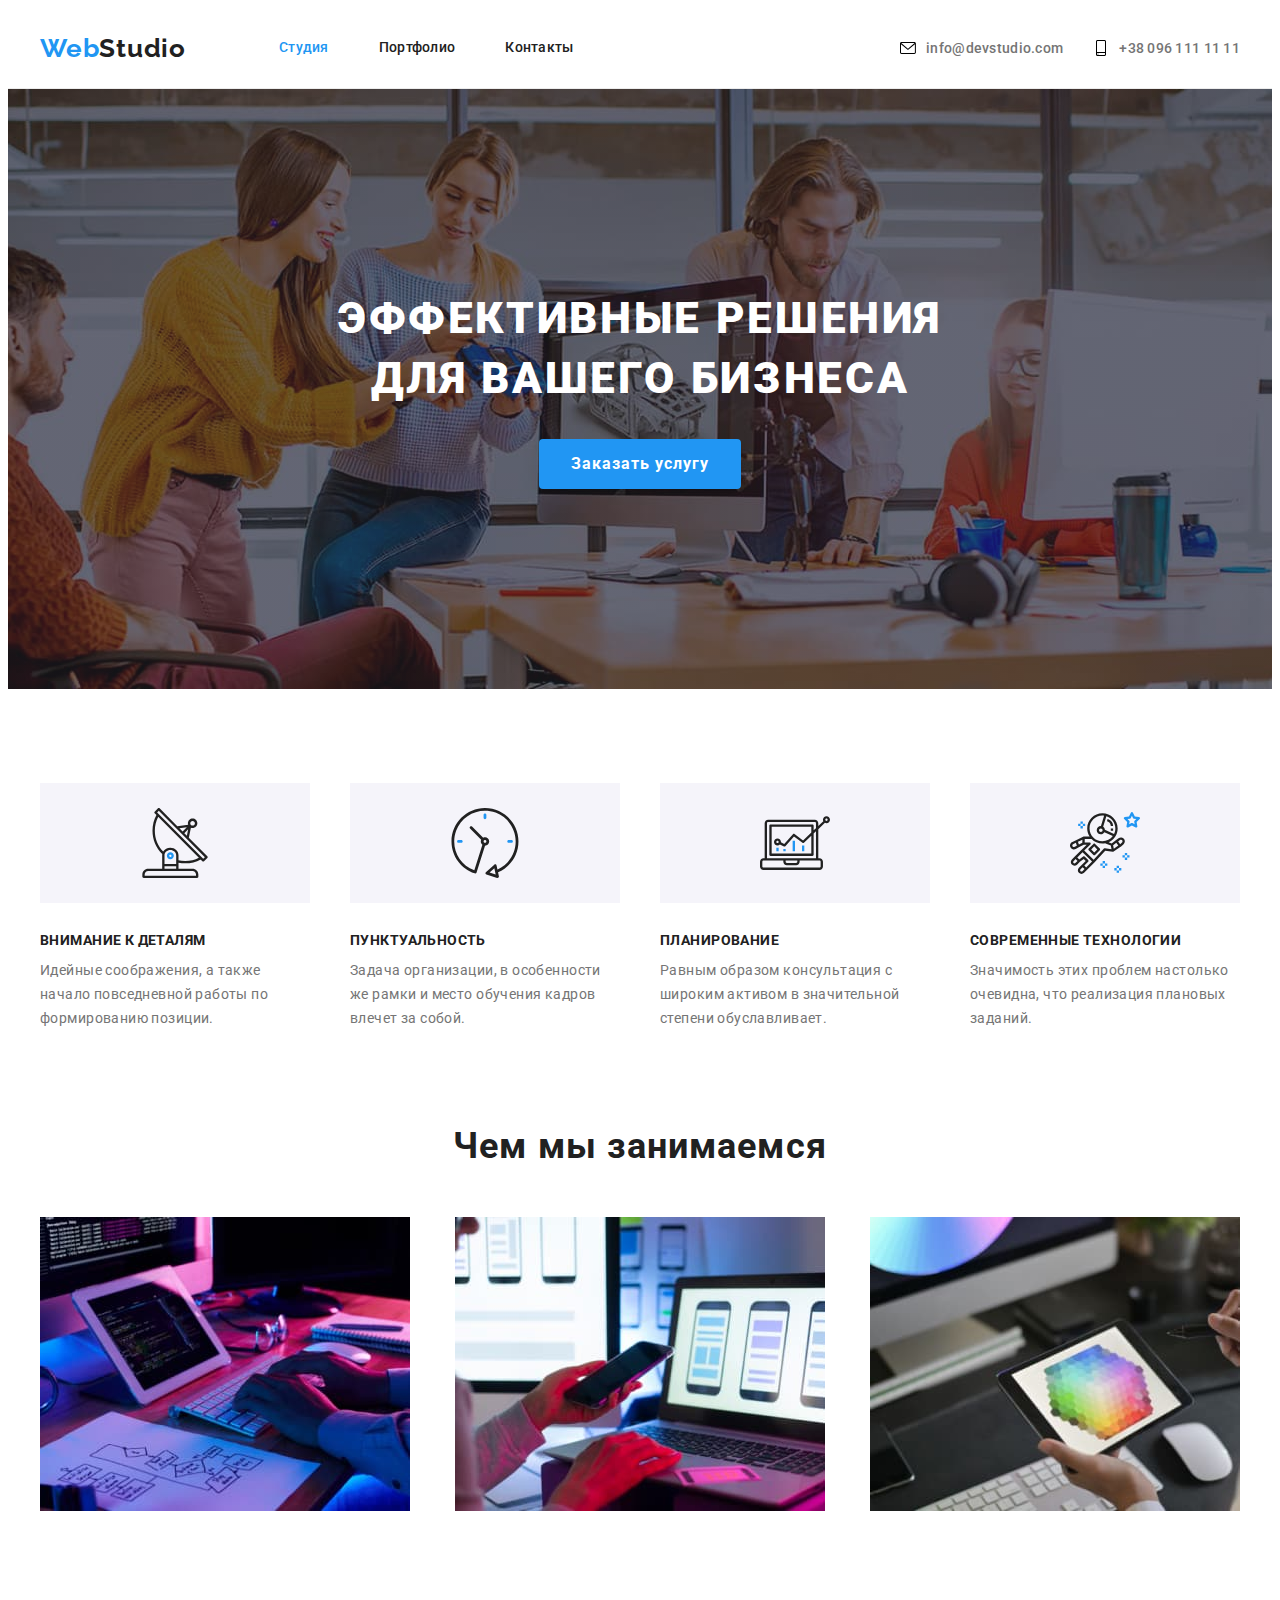
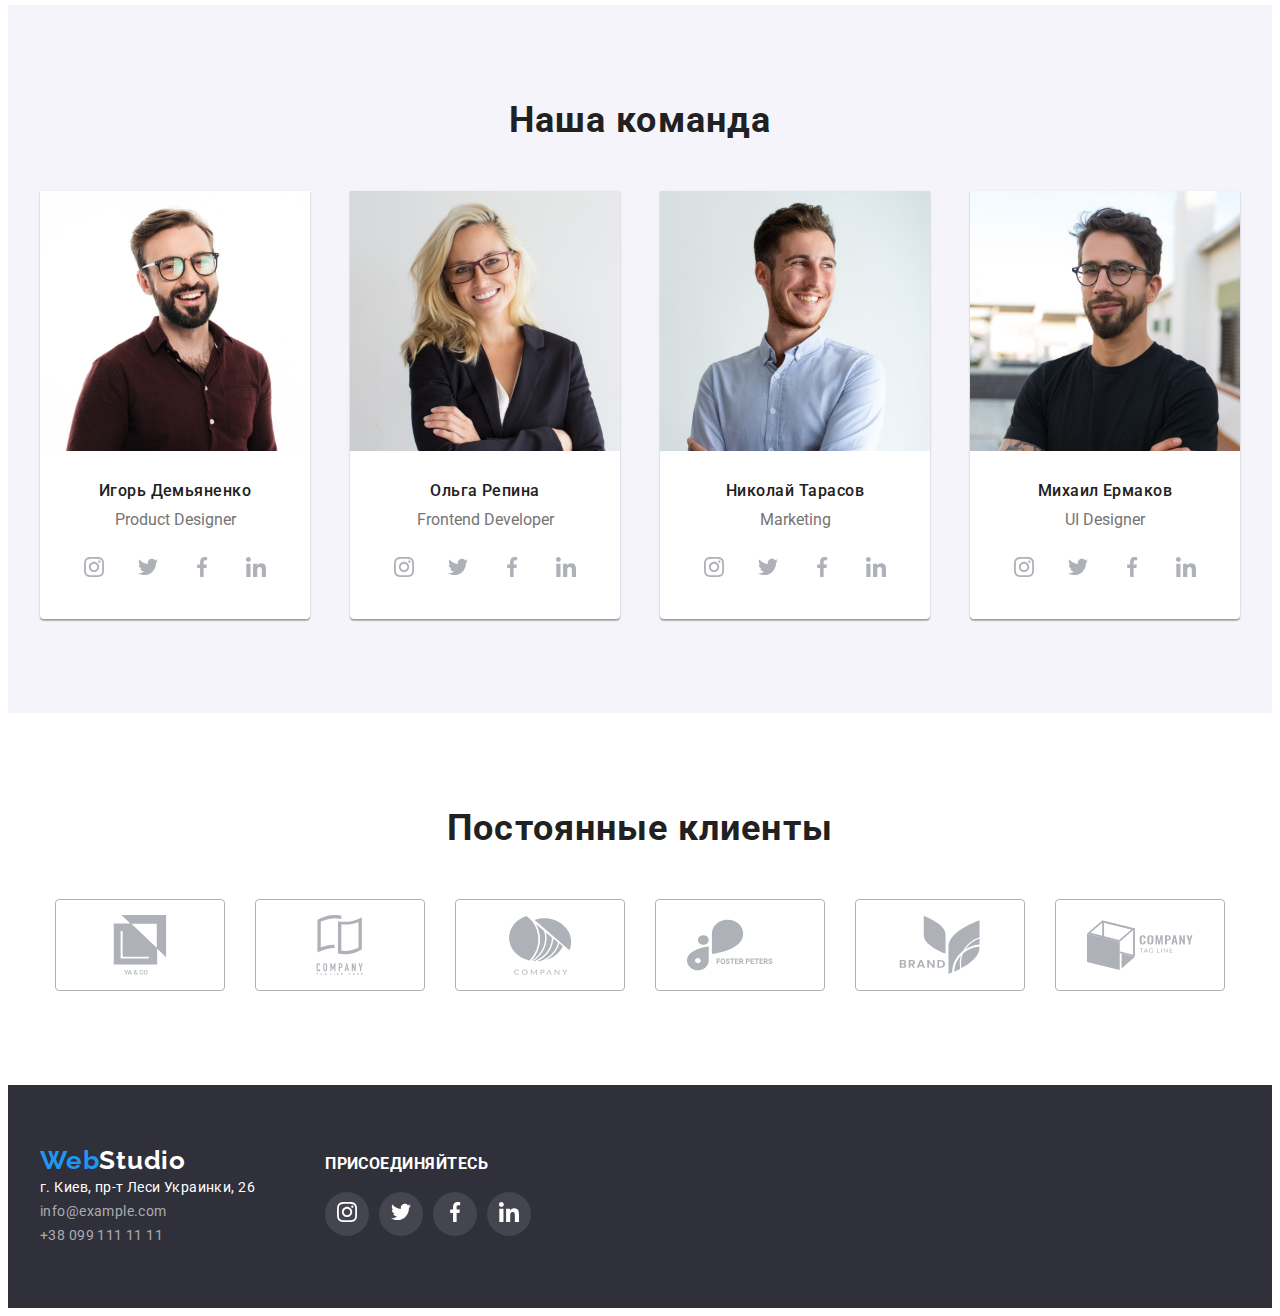
==== index.html @ d205a0a1 "HW4 copied to HW5" ====
<!DOCTYPE html>
<html lang="ru"> 
    <head>
        <meta charset="UTF-8" />
        <meta name="viewport" content="width=device-width, initial-scale=1.0" />
        <title>Сайт WebStudio</title>
        
        <link rel="preconnect"
                href="https://fonts.googleapis.com"> 
        <link rel="preconnect"
                href="https://fonts.gstatic.com"   crossorigin>

        <link href="https://fonts.googleapis.com/css2?family=Raleway:wght@700&family=Roboto:wght@400;500;700;900&display=swap"     rel="stylesheet">

        <link rel="stylesheet"
        href="https://cdnjs.cloudflare.com/ajax/libs/modern-normalize/1.1.0/modern-normalize.min.css"
        integrity="sha512-wpPYUAdjBVSE4KJnH1VR1HeZfpl1ub8YT/NKx4PuQ5NmX2tKuGu6U/JRp5y+Y8XG2tV+wKQpNHVUX03MfMFn9Q=="
        crossorigin="anonymous"
        referrerpolicy="no-referrer" />
        <!-- <link rel="stylesheet" href="./css/symbol-defs.svg">------------------------------------------------- -->

        <link rel="stylesheet" href="./css/styles.css">
    </head>

    <body>
    
        <header class="header "> 
        <div class="container">

            <div class=" header-main-nav">
                <nav class="header-nav">
                    <a  href="#" class="header-logo" lang="en"> Web<span class="header-logo-blueblack">Studio</span>     
                    </a>

                    <ul class="header-list list">
                        <!-- add a link later -->
                        <li class="header-item"> <a target="_blank" href ="#"  class="header-link link current-page"  >Студия </a> </li>
                        <li class="header-item"> <a target="_blank" href="./portfolio.html" class="header-link link" >Портфолио </a> </li>
                        <li class="header-item"> <a target="_blank" href="#" class="header-link link">Контакты </a> </li>
                    </ul>
                </nav>

                <ul class="header-contact list">
                    <li class="contact-item"><a href="mailto:info@devstudio.com" class="contact-item-link link">
                        <svg class="header-contact-icon">
                            <use href="./images/icons.svg#icon-envelope" width="16" height="16"></use>
                        </svg>
                        info@devstudio.com</a>
                    </li>
                    <li class="contact-item"><a href="tel:+380961111111" class="contact-item-link link">
                        <svg class="header-contact-icon">
                            <use href="./images/icons.svg#icon-smartphone" width="16" height="16"></use>
                        </svg>
                        +38 096 111 11 11</a></li>          
                </ul>
            </div>

        </div>
        </header>
        
        <main>

            <div class="hero-overlay">
            <section class="hero  ">
            <div class="container">    
                <h1  class="hero-title" >Эффективные решения<br> для вашего бизнеса</h1>
                <button type="button" class="btn-hero btn" >Заказать услугу</button>
            </div>
            </section>
            </div>

            <section class ="about-us">
                <div class="container">

                <h2  class="visually-hidden" >Наши преимущества</h2>

                <ul class="about-us-list list">
                    <li class="about-us-item">
                        
                            <div class="about-us-box">
                                <svg class="about-us-icon" width="70" height="70">
                                    <use href="./images/icons.svg#icon-antenna"></use>
                                </svg>
                            </div>
                         
                        <h3 class="about-us-title">Внимание к деталям </h3>
                        <p class="about-us-text">Идейные соображения, а также начало повседневной работы по формированию позиции.</p>
                         
                    </li>
                    
                    <li class="about-us-item">
                        <div class="about-us-box">
                            <svg class="about-us-icon" width="70" height="70">
                                <use href="./images/icons.svg#icon-clock" ></use>
                            </svg>
                        </div>

                        <h3  class="about-us-title">Пунктуальность </h3>
                        <p class="about-us-text">Задача организации, в особенности же рамки и место обучения кадров влечет за собой.</p>
                    </li>
                    
                    <li class="about-us-item">
                        <div class="about-us-box">
                            <svg class="about-us-icon" width="70" height="70">
                                <use href="./images/icons.svg#icon-diagram" ></use>
                            </svg>
                        </div>

                        <h3 class="about-us-title">Планирование</h3>
                        <p class="about-us-text">Равным образом консультация с широким активом в значительной степени обуславливает.</p>
                    </li>
                    
                    <li class="about-us-item">
                        <div class="about-us-box">
                        <svg class="about-us-icon" width="70" height="70">
                            <use href="./images/icons.svg#icon-astronaut" ></use>
                        </svg>
                        </div>

                        <h3 class="about-us-title">Современные технологии</h3>
                        <p class="about-us-text">Значимость этих проблем настолько очевидна, что реализация плановых заданий.</p>
                    </li>
                </ul>
                </div>  
            </section>
                        
            <section class="our-work">
                <div class="container">
                <h2 class="our-work-title"> Чем мы занимаемся </h2>
            
                <ul class="our-work-list list  ">
                    <li class="our-work-item">
                        <img src="./images/work-box-1.jpg" class="our-work-image"
                        alt="чем мы занимаемся -фото компьютера"
                        width="370"
                        height="294"/> 
                    </li>

                    <li class="our-work-item">
                        <img src="./images/work-box-2.jpg"
                        class="our-work-image" 
                        alt="чем мы занимаемся - фото компьютера2"
                        width="370"
                        height="294"/>  
                    </li>

                    <li class="our-work-item">
                        <img src="./images/work-box-3.jpg" 
                        class="our-work-image"
                        alt="чем мы занимаемся - фото компьютера3"
                        width="370" 
                        height="294" />
                    </li>
                </ul>
                </div>
            </section>

            <section class="team">
            <div class="container">
                <h2 class="team-title"> Наша команда</h2>
                <ul class="team-list list" >
                    <li class="team-member">
                        <img src="./images/team-card1.jpg" alt="фото Игоря Демьяненко"
                        class= "team-member-foto"
                        width="270"  height="260">
                        <div class="team-name-position">
                            <h3 class="team-member-name">
                                Игорь Демьяненко</h3>
                            <p lang="en" class="team-member-position"> Product Designer
                            </p>    
                            <ul class="team-soc-list list">
                                <li class="team-soc-item">
                                    <a href="" class="team-soc-link link">
                                        <svg class="team-soc-icon" width="20" height="20">
                                        <use href="./images/icons.svg#icon-instagram"> </use>
                                        </svg>       
                                    </a></li>
                                <li class="team-soc-item">
                                    <a href="" class="team-soc-link link">
                                        <svg class="team-soc-icon" width="20" height="20">
                                        <use href="./images/icons.svg#icon-twitter" ></use>
                                        </svg>     
                                    </a></li>
                                <li class="team-soc-item">
                                    <a href="" class="team-soc-link link">
                                        <svg class="team-soc-icon" width="20" height="20">
                                        <use href="./images/icons.svg#icon-facebook" ></use>
                                        </svg>     
                                    </a></li>
                                <li class="team-soc-item">
                                    <a href="" class="team-soc-link link">
                                        <svg class="team-soc-icon" width="20" height="20">
                                        <use href="./images/icons.svg#icon-linkedin" ></use>
                                        </svg>     
                                    </a></li>
                            </ul>          
                        </li>

                    <li class="team-member">
                        <img src="./images/team-card-2.jpg" alt="фото Ольги Репиной"
                        class= "team-member-foto"
                        width="270"  height="260">

                        <div class="team-name-position">
                            <h3  class="team-member-name">
                                Ольга Репина</h3>
                            <p lang="en" class="team-member-position">
                            Frontend Developer
                            </p>
                            <ul class="team-soc-list list">
                                <li class="team-soc-item">
                                    <a href="" class="team-soc-link link">
                                        <svg class="team-soc-icon" width="20" height="20">
                                        <use href="./images/icons.svg#icon-instagram"> </use>
                                        </svg>       
                                    </a></li>
                                <li class="team-soc-item">
                                    <a href="" class="team-soc-link link">
                                        <svg class="team-soc-icon" width="20" height="20">
                                        <use href="./images/icons.svg#icon-twitter" ></use>
                                        </svg>     
                                    </a></li>
                                <li class="team-soc-item">
                                    <a href="" class="team-soc-link link">
                                        <svg class="team-soc-icon" width="20" height="20">
                                        <use href="./images/icons.svg#icon-facebook"  ></use>
                                        </svg>     
                                    </a></li>
                                <li class="team-soc-item">
                                    <a href="" class="team-soc-link link">
                                        <svg class="team-soc-icon" width="20" height="20">
                                        <use href="./images/icons.svg#icon-linkedin"></use>
                                        </svg>     
                                    </a></li>
                            </ul>          
                        </div>
                    </li>

                    <li class="team-member">
                        <img src="./images/team-card-3.jpg"
                        alt="фото Николая Тарасова"
                        class= "team-member-foto"
                        width="270"  height="260">
                        <div class="team-name-position">
                            <h3  class="team-member-name">
                                Николай Тарасов</h3>
                            <p lang="en" class="team-member-position">
                                Marketing</p>
                                <ul class="team-soc-list list">
                                    <li class="team-soc-item">
                                        <a href="" class="team-soc-link link">
                                            <svg class="team-soc-icon" width="20" height="20">
                                            <use href="./images/icons.svg#icon-instagram"> </use>
                                            </svg>       
                                        </a></li>
                                    <li class="team-soc-item">
                                        <a href="" class="team-soc-link link">
                                            <svg class="team-soc-icon" width="20" height="20">
                                            <use href="./images/icons.svg#icon-twitter"
                                            ></use>
                                            </svg>     
                                        </a></li>
                                    <li class="team-soc-item">
                                        <a href="" class="team-soc-link link">
                                            <svg class="team-soc-icon" width="20" height="20">
                                            <use href="./images/icons.svg#icon-facebook" 
                                            ></use>
                                            </svg>     
                                        </a></li>
                                    <li class="team-soc-item">
                                        <a href="" class="team-soc-link link">
                                            <svg class="team-soc-icon" width="20" height="20">
                                            <use href="./images/icons.svg#icon-linkedin" 
                                            width="20" height="20"></use>
                                            </svg>     
                                        </a></li>
                                </ul>          
                        </div>
                    </li>

                    <li class="team-member">
                        <img src="./images/team-card-4.jpg" alt="фото Михаила Ермакова"
                        class= "team-member-foto"
                        width="270"  height="260">
                        <div class="team-name-position">
                            <h3  class="team-member-name">
                                Михаил Ермаков</h3>
                            <p lang="en" class="team-member-position">
                                UI Designer</p> 
                                <ul class="team-soc-list list">
                                    <li class="team-soc-item">
                                        <a href="" class="team-soc-link link">
                                            <svg class="team-soc-icon" width="20" height="20">
                                            <use href="./images/icons.svg#icon-instagram"> </use>
                                            </svg>       
                                        </a></li>
                                    <li class="team-soc-item">
                                        <a href="" class="team-soc-link link">
                                            <svg class="team-soc-icon" width="20" height="20">
                                            <use href="./images/icons.svg#icon-twitter"
                                            ></use>
                                            </svg>     
                                        </a></li>
                                    <li class="team-soc-item">
                                        <a href="" class="team-soc-link link">
                                            <svg class="team-soc-icon" width="20" height="20">
                                            <use href="./images/icons.svg#icon-facebook" 
                                            ></use>
                                            </svg>     
                                        </a></li>
                                    <li class="team-soc-item">
                                        <a href="" class="team-soc-link link">
                                            <svg class="team-soc-icon" width="20" height="20">
                                            <use href="./images/icons.svg#icon-linkedin" 
                                            width="20" height="20"></use>
                                            </svg>     
                                        </a></li>
                                </ul>          
                        </div>            
                    </li>
                </ul>
            </div>
            </section>

            <section class="clients">
            <div class="container">
                <h2 class="clients-title">Постоянные клиенты</h2>
                <ul class="clients-list list">
                    <li class="clients-item">
                        <a href="#"  class="clients-link" >
                            <svg class="clients-logo" width="106" height="60">
                            <use href="./images/icons.svg#icon-groupcompany1">
                            </use>  </svg>
                        </a>
                    </li>
                    <li class="clients-item">
                        <a href="#"  class="clients-link" >
                            <svg class="clients-logo" width="106" height="60">
                            <use href="./images/icons.svg#icon-groupcompany2">
                            </use>  </svg>
                        </a>
                    </li>
                    <li class="clients-item">
                        <a href="#"  class="clients-link" >
                            <svg class="clients-logo" width="106" height="60">
                            <use href="./images/icons.svg#icon-groupcompany3">
                            </use>  </svg>
                        </a>
                    </li>
                    <li class="clients-item">
                        <a href="#"  class="clients-link" >
                            <svg class="clients-logo" width="106" height="60">
                            <use href="./images/icons.svg#icon-groupcompany4">
                            </use>  </svg>
                        </a>
                    </li>
                    <li class="clients-item">
                        <a href="#"  class="clients-link" >
                            <svg class="clients-logo" width="106" height="60">
                            <use href="./images/icons.svg#icon-groupcompany5">
                            </use>  </svg>
                        </a>
                    </li>
                    <li class="clients-item">
                        <a href="#"  class="clients-link" >
                            <svg class="clients-logo" width="106" height="60">
                            <use href="./images/icons.svg#icon-groupcompany6">
                            </use>  </svg>
                        </a>
                    </li>
                </ul> 
            </div>
            </section>
    
        </main>

            <footer class="footer-main">

            <div class="container">
            <div class="footer-wrap">
                <div class="footer-contact-wrap">

                <a class="footer-logo" href=".">
                    Web<span class="footer-logo-bluewhite">Studio</span> 
                </a>               
                    <address>
                        <!-- contacts are different than in header -->
                        <ul class="footer-contact-list list">

                            <li class="footer-contact-item">
                                <a class="footer-contact-adress  link"  target="_blank"
                                href="https://goo.gl/maps/fVVCTX3WFLXZe7AJ9"> 
                                г. Киев, пр-т Леси Украинки, 26
                                </a></li>

                            <li class="footer-contact-item" >
                                <a class="footer-contact-link"
                                href = "mailto:info@example.com" >
                                info@example.com</a></li>

                            <li class="footer-contact-item">
                                <a class="footer-number link" 
                                href="tel:+380991111111">+38 099 111 11 11</a></li>
                            </ul>
                    </address>
                </div>
                
                <div class="footer-join-us-wrap">
                    <p class="join-us-title">присоединяйтесь</p>
                    <ul class="company-soc-list">
                        <li class="company-soc-item">
                            <a href="" class="company-soc-link link">
                                <svg class="company-soc-icon" width="20" height="20">
                                <use href="./images/icons.svg#icon-instagram"> </use>
                                </svg>   
                            </a> 
                        </li>

                        <li class="company-soc-item">
                            <a href="" class="company-soc-link link">
                                <svg class="company-soc-icon" width="20" height="20">
                                <use href="./images/icons.svg#icon-twitter"> </use>
                                </svg>       
                            </a>
                        </li>
                        <li class="company-soc-item">
                            <a href="" class="company-soc-link link">
                                <svg class="company-soc-icon" width="20" height="20">
                                <use href="./images/icons.svg#icon-facebook"> </use>
                                </svg>
                            </a>     
                        </li>
                        <li class="company-soc-item">
                            <a href="" class="company-soc-link link">
                                <svg class="company-soc-icon" width="20" height="20">
                                <use href="./images/icons.svg#icon-linkedin"> </use>
                                </svg>  
                            </a>   
                        </li>
                    </ul>
                </div>
            </div>
            </div>
            </footer>
    </body>
</html>
---- css/styles.css ----
:root {
    --primary-text-color:#757575; ;
    --title-text-color:#212121 ;
    --accent-color:#2196F3 ;
    --primary-white-color: #FFFFFF;
    --main-font-family: "Roboto" , sans-serif;
    --border-color-1px-solid: 1px solid #EEEEEE;
    --border-color-header: 1px solid  #ECECEC;
    --background-gray: #F5F4FA ;
    --icons-gray: #AFB1B8;   
}
/*---------------- default styles reset------------------- */
p,
h1,
h2,
h3,
h4,
h5,
h6 {
    margin: 0;
}

ul {
    margin: 0;
    padding-left: 0;
}

button {
    cursor: pointer;
}

body {
    font-family: var(--main-font);
}

a {
    color: currentColor;
}

address {
    font-style: normal;
}


body {
    font-family: var(--main-font-family);
    background-color: var(--primary-white-color);
    color: var(--primary-text-color);
}

h1 {
    font-weight: 900;
    font-size: 44px;
    line-height: 1.36;
    text-align: center;
    letter-spacing: 0.06em;
    text-transform: uppercase;
    color: var(--primary-white-color);
}
img {
    display: block;
    max-width: 100%;
    height: auto;
    padding: 0;
    margin: 0;
}

.list {
    list-style-type: none;
    margin: 0;
    padding: 0; 
}

.link {
    text-decoration: none;
}

section {
    padding-top: 94px;
    padding-bottom: 94px;
}

.btn {
    cursor: pointer;
    font-family: inherit;
    border-radius: 4px;
    padding:  10px 32px;
    box-shadow: 0px 4px 4px rgba(0, 0, 0, 0.15);
    border: none;
}

.visually-hidden { 
    position: absolute;
    white-space: nowrap;
    width: 1px;
    height: 1px;
    overflow: hidden;
    border: 0;
    padding: 0;
    clip: rect(0 0 0 0);
    clip-path: inset(50%);
    margin: -1px;
}

.container {
    width: 1200px;
    padding-left: 15px;
    padding-right: 15px;
    justify-content: center;
    margin-right: auto;
    margin-left: auto;
    
}

/*-------------------------- HEADER---------------- */

.header {
    background-color: var(--primary-white-color);
    border-bottom:var(--border-color-header) ;
}
.header-main-nav{
    display: flex;
    align-items: center;
    justify-content: space-between;
}

.header-nav{
    display: flex;
    align-items: center;
}

.header-logo {
    margin-right: 93px;
    font-family: 'Raleway';
    font-weight: 700;
    font-size: 26px;
    line-height: 1.19;
    /* identical to box height */
    letter-spacing: 0.03em;
    text-decoration: none;
    color: var(--accent-color);
}

.header-logo-blueblack {
    color:var(--title-text-color)
}

.header-list {
    display: flex;
    align-items: center;
}

.header-item:not(:last-child) {
    margin-right: 50px;
}

.header-item {
    font-size: 14px;
    line-height: 1.14;
    font-weight: 500;
    letter-spacing: 0.02em;
    color: var(--title-text-color); 
}

.header-link {
    display: block;
    padding-top: 32px;
    padding-bottom: 32px;

    color: var(--title-text-color);
}

.header-link:hover, 
.header-link:focus, 
.header-link:active {
    color: var(--accent-color);
}

.current-page {
    color: var(--accent-color);
}
.header-contact-icon{
    width: 16px;
    height: 16px;
    margin-right: 10px;
}

.contact-item-link:hover .header-contact-icon{
    fill: var(--accent-color);
}

.header-contact{
    display: flex;
    justify-content: right;

}  

.contact-item{
    display: flex;
    font-family: var(--main-font-family);
 
    font-weight: 500;
    font-size: 14px;
    line-height: 16px;
    letter-spacing: 0.02em;
}

.contact-item-link {
    color: var(--primary-text-color);
    display: flex;
    align-items: center;
    justify-content: center;
}

.contact-item+.contact-item{
    margin-left: 30px;
}

.contact-item-link:hover{
    color: var(--accent-color)
}
/* -----------------------------------MAIN---------------------- */

.hero {
    text-align: center;
    padding-top: 200px;
    padding-bottom: 200px;
}
.hero-title {
    margin-bottom: 30px;
}

.btn-hero {  
    font-weight: 700;
    font-size: 16px;
    line-height: 1.878;
    letter-spacing: 0.06em;
    color: var(--primary-white-color);
    background-color: var(--accent-color);
}

.btn-hero:hover {
    background-color:    #188CE8;
}
.hero-overlay {
    margin: 0 auto ;
    max-width: 1600px;
    height: 600px;
    
    background-image:
    linear-gradient( rgba(47, 48, 58, 0.4),
    rgba(47, 48, 58, 0.4)), 
        url("../images/hero-bg.jpg");
    background-repeat: no-repeat;
    background-position: center;
    background-size: cover;
}
/* ------------------------------НАШИ ПРЕИМУЩЕСТВА------------------- */
.about-us {
    background-color: var(--primary-white-color);
    padding-bottom: 0;
}

.about-us-list {
    display: flex;
    justify-content: space-between;
    align-items: center;
}
.about-us-item{
    width: 270px;
}
.about-us-box{
    display: flex;
    align-items: center;
    justify-content: center;
    min-height: 120px;
    background-color:  var(--background-gray)
}

.about-us-icon{
    align-items: center;
    justify-content: center;
    background-color:  var(--background-gray);
    border-radius: 4px;
}

.about-us-title {
    font-weight: 700;
    font-size: 14px;
    line-height: 1.14;
    letter-spacing: 0.03em;
    text-transform: uppercase;
    margin-top: 30px;
    color: var(--title-text-color);
}

.about-us-text {
    margin-top: 10px;

    font-size: 14px;
    line-height: 1.71;
    letter-spacing: 0.03em;
    overflow-wrap: normal;

    color: var(--primary-text-color);
}

.our-work-title {
    margin-bottom: 50px;
    
    font-weight: 700;
    font-size: 36px;
    min-height: 42px;
    line-height: 1.17;
    text-align: center;
    letter-spacing: 0.03em;
    
    color: var(--title-text-color);
}

.our-work-list {
    display: flex; 
    justify-content: space-between;
}


/*--------------------------- НАША КОМАНДА -------------------*/

.team {
    background: var(--background-gray);
}

.team-member {
    background: var(--primary-white-color);
    box-shadow: 0px 1px 3px rgba(0, 0, 0, 0.12),
    0px 1px 1px rgba(0, 0, 0, 0.14),
    0px 2px 1px rgba(0, 0, 0, 0.2);
    border-radius: 0px 0px 4px 4px;
}

.team-title {
    font-weight: 700;
    font-size: 36px;
    line-height: 1.17;
    text-align: center;
    letter-spacing: 0.03em;
    margin-bottom: 50px;

    color: var(--title-text-color);

}
.team-list {
    display: flex;
    justify-content: space-between;
}

.team-name-position{
    padding-top: 30px;
    padding-bottom: 30px;
}

.team-member-name {
    
    font-weight: 500;
    font-size: 16px;
    line-height: 1.19;
    letter-spacing: 0.03em;
    text-align: center;

    color: var(--title-text-color);
}

.team-member-position {
    margin-top: 10px;
    text-align: center;
    color: var(--primary-text-color);
}

.team-soc-list{
    display: flex; 
    justify-content: center; 
    align-items: center;

    margin-top: 16px;

}

.team-soc-item {
    width: 44px;
    height: 44px;
    margin-left: 10px;
}

.team-soc-item:first-child{
    margin-left: 0;
}

.team-soc-link{
    display: flex;
    width: 100%;
    height: 100%;
    border-radius: 50%;
    align-items: center; 
    justify-content: center;
    cursor: pointer;
}


.team-soc-icon{
    fill: var(--icons-gray);
    background-color: var(--primary-white-color); 
}

.team-soc-icon:focus,
.team-soc-icon:hover  {
    fill: var(--primary-white-color);
    background-color: var(--accent-color);
} 


.team-soc-link:hover, 
.team-soc-link:focus {
    background-color: var(--accent-color);
}

.team-soc-link:hover  .team-soc-icon{
    fill: var(--primary-white-color);
    background-color: var(--accent-color);
}




/* --------------------ПОСТОЯННІЕ КЛИЕНТІ ---------------------------*/
.clients {
    display: flex;
    flex-direction: column;
    align-items: center;


}

.clients-title {
    align-items: center;
    justify-content: center;
    margin-bottom: 50px;
    font-family: 'Roboto';
    font-style: normal;
    font-weight: 700;
    font-size: 36px;
    line-height: 42px;
    text-align: center;
    letter-spacing: 0.03em;
    
    color: var(--title-text-color);
    
}
.clients-list{ 
    display: flex;
    flex-direction: row;
    align-items: center;
    justify-content: center;
}

.clients-item{
    display: flex; 
    width: 170px;
    height: 92px;
    box-sizing: border-box;
    border: 1px solid #AFB1B8;
    border-radius: 4px;
    justify-content: center;
    align-items: center;
    margin-left: 30px;
}

.clients-item:hover,
.clients-item:focus{
    border: 1px solid var(--accent-color);
}

.clients-item:first-child{
    margin-left: 0;
}
.clients-link{
    display: flex;
    justify-content: center;
    align-items: center;
}

.clients-logo{
    width: 106px;
    height: 60px;
    align-items: center;
    justify-content:center ;
    fill: #AFB1B8;
}

.clients-item:hover .clients-logo,
.clients-item:focus .clients-logo {
    fill: var(--accent-color);    
}



/* -------------------ФУТЕР---------------------- */
.footer-main {
    display: flex;
    padding-bottom: 60px;
    background-color:  #2F303A;
    padding-top: 60px;

}
.footer-wrap{
    display: flex;
    align-items: center;
}

.footer-contact-wrap {
    margin-right:  70px;
}

.footer-logo {
    
    display: inline-block;
    font-family: 'Raleway';
    font-weight: 700;
    font-size: 26px;
    line-height: 1.19;
    letter-spacing: 0.03em;
    text-decoration: none;

    color: var(--accent-color);

}
.footer-logo-bluewhite{
    color: var(--primary-white-color);
}

.footer-contact-item { 
    font-style: normal;
    line-height: 1.71;
    font-size: 14px;
    letter-spacing: 0.03em;
}

.footer-contact-adress {
    color:var(--primary-white-color);
}

.footer-contact-link {
    text-decoration: none;
    color: rgba(255, 255, 255, 0.6);
}

.footer-number {
    line-height:  1.71;
    color: rgba(255, 255, 255, 0.6);
}

.footer-contact-adress:active, .footer-contact-adress:focus, .footer-contact-adress:hover,
.footer-contact-link:active, .footer-contact-link:focus, .footer-contact-link:hover,
.footer-number:active  .footer-number:focus, .footer-number:hover{
    color: var(--accent-color);
}


.join-us-title{
    font-family: 'Roboto';
    font-weight: 700;
    line-height: 16px;
    letter-spacing: 0.03em;
    text-transform: uppercase;
    color: var(--primary-white-color);
}

.company-soc-list{
    display: flex;
    margin-top: 20px;

}

.company-soc-item:hover,
.company-soc-item:focus{
    background-color: var(--accent-color);
}

.company-soc-item{
    width: 44px;
    height: 44px;
    display: flex;
    align-items: center;
    justify-content: center;
    background-color: rgba(255, 255, 255, 0.1);

    border-radius: 50%;
    margin-left: 10px;
}
.company-soc-item:first-child{
    margin-left: 0;
}

.company-soc-icon{
    fill: var(--primary-white-color);
}
/* -------------------PAGE2--- - PORTFOLIO-------------- */

.portfolio-filter-list {
    display: flex;
    justify-content: center;
}

.portfolio-filter-btn+.portfolio-filter-btn{
    margin-left: 8px;
}

.portfolio-filter-btn {
    font-weight: 500;
    font-size: 16px;
    line-height: 1.63;
    letter-spacing: 0.06em;
    box-shadow: none;
    border-radius: 4px;
    color: var(--title-text-color);
    background-color: var(--background-gray);  
}

.portfolio-filter-btn:hover, 
.portfolio-filter-btn:focus, 
.portfolio-filter-btn:active {
    color: var(--primary-white-color);
    background-color: var(--accent-color);

    box-shadow: 0px 3px 1px rgba(0, 0, 0, 0.1),
    0px 1px 2px rgba(0, 0, 0, 0.08), 
    0px 2px 2px rgba(0, 0, 0, 0.12);

    border-radius: 4px;
}

.current-btn {
    color: var(--primary-white-color);
    background-color: var(--accent-color);
}

.portfolio-examples-list{
    display: flex;
    flex-wrap: wrap;
    margin-top: 34px;
    justify-content: space-between;
    
}


.portfolio-examples-item {
    display: flex;
    background-color: var(--primary-white-color);

    margin-bottom: 30px;

}

.portfolio-examples-item:nth-child(3n){
    margin-right: 0;
}

.portfolio-examples-item:nth-last-child(-n+3) {
    margin-bottom: 0px;
}

.portfolio-examples-foto {
    display: block;
    height: auto;
}
.portfolio-examples-item:hover,
.portfolio-examples-item:focus{
     
    box-shadow: 
    0px 1px 1px rgba(0, 0, 0, 0.12),
    0px 4px 4px rgba(0, 0, 0, 0.06),
    1px 4px 6px rgba(0, 0, 0, 0.16);

}

.portfolio-examples-link {
    text-decoration: none;
}

.portfolio-examples-text {
    padding: 20px 24px 20px 24px;
    border-left: var(--border-color-1px-solid);
    border-right: var(--border-color-1px-solid);
    border-bottom: var(--border-color-1px-solid);
}

.portfolio-examples-title {
    font-weight: 700;
    font-size: 18px;
    line-height: 2;
    letter-spacing: 0.06em;

    color:var(--title-text-color) ;

    margin-bottom: 4px;
    
}

.portfolio-examples-descr {
    font-size: 16px;
    line-height: 1.88;
    letter-spacing: 0.03em;

    color: var(--primary-text-color);

}
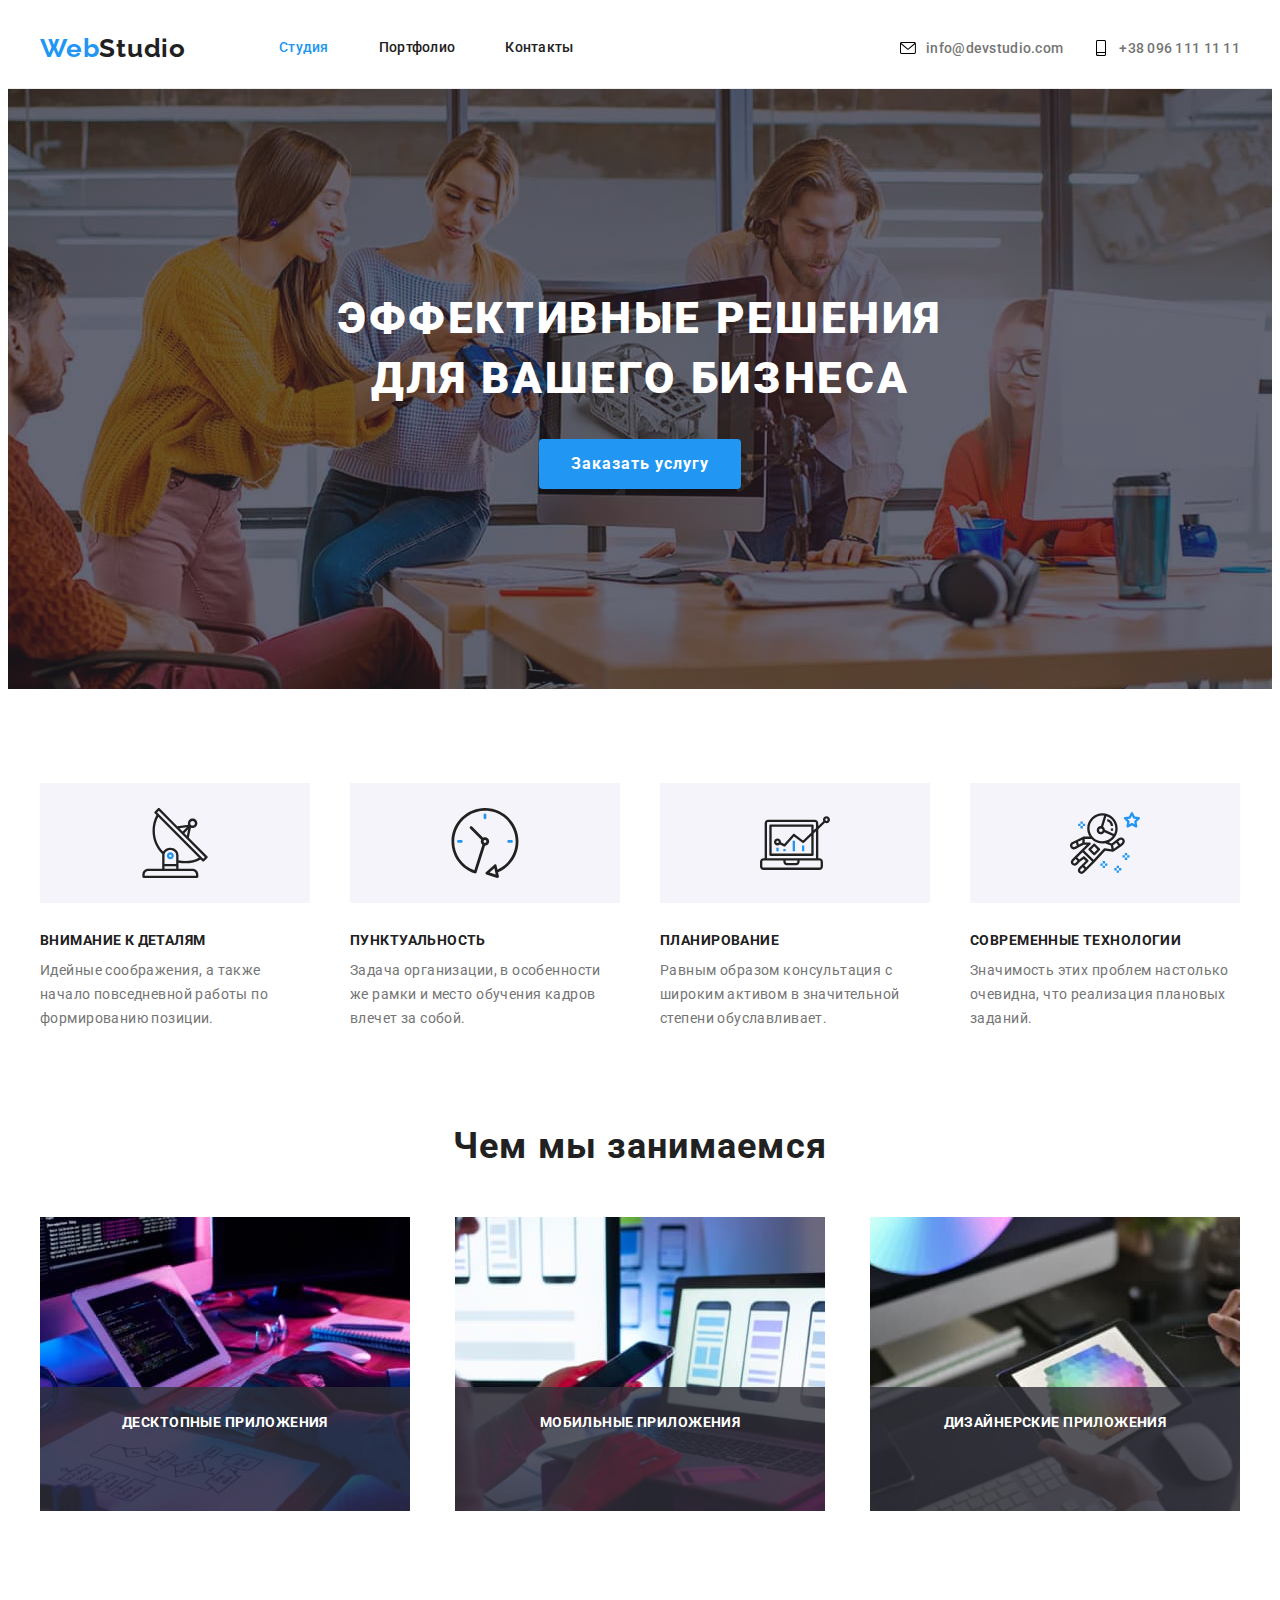
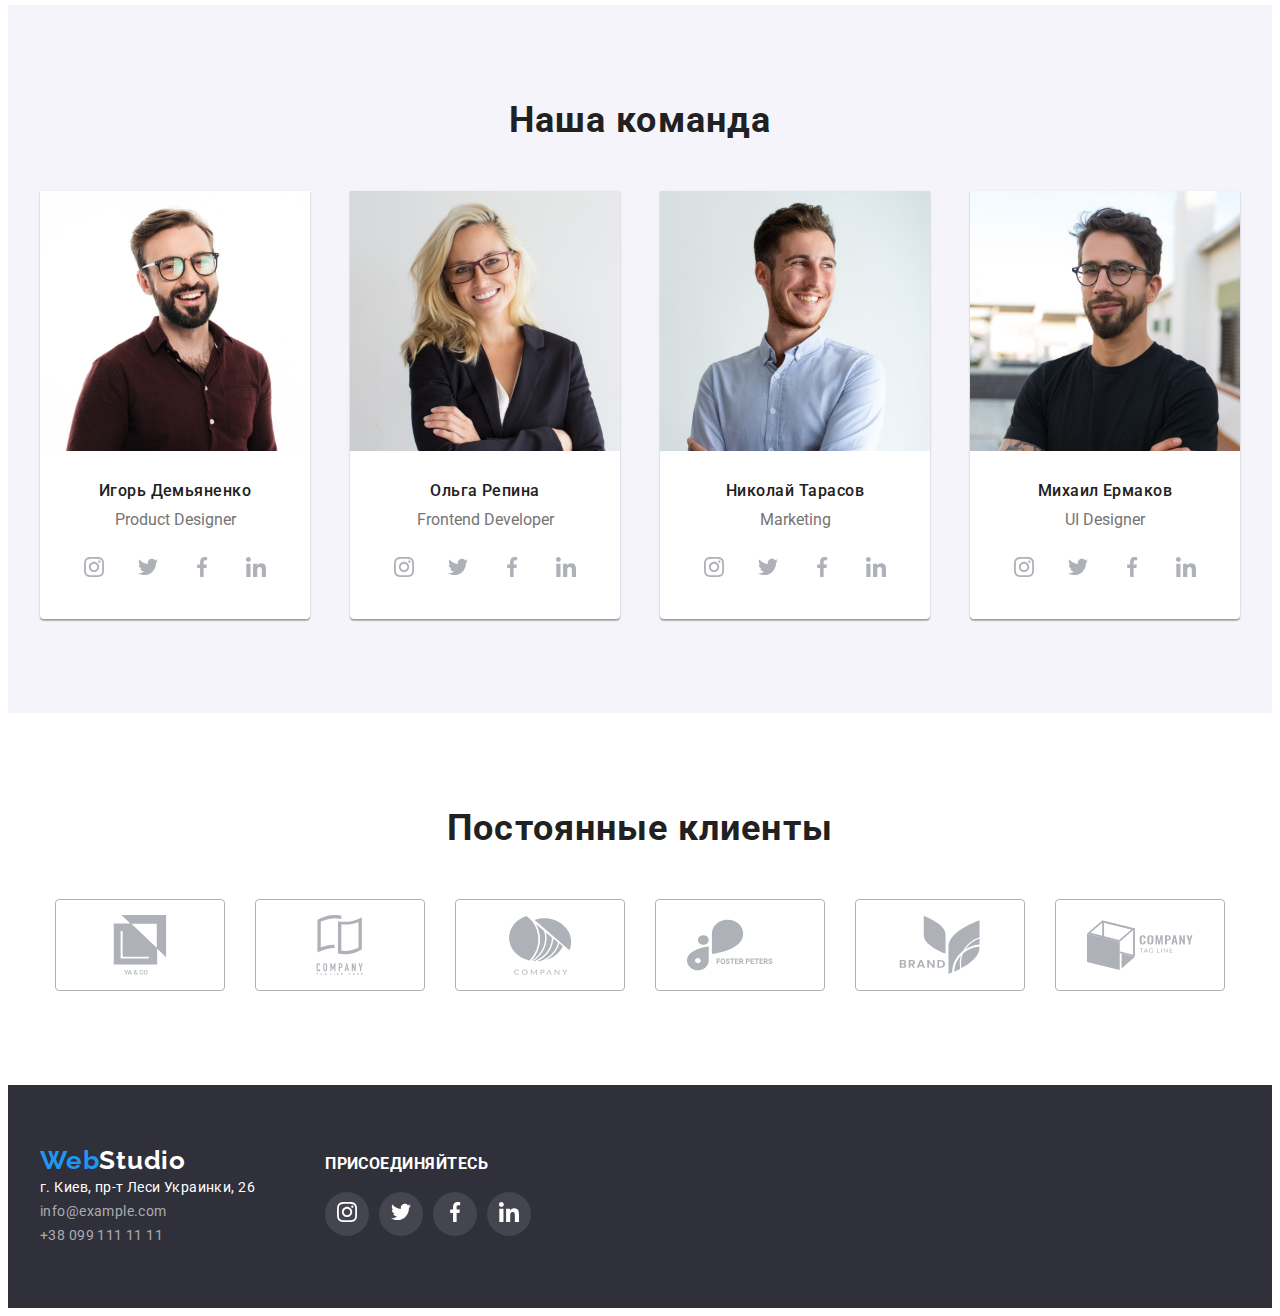
==== commit c4eae02e: "text added, hover transition added" ====
--- a/index.html
+++ b/index.html
@@ -20,6 +20,7 @@
         <!-- <link rel="stylesheet" href="./css/symbol-defs.svg">------------------------------------------------- -->
 
         <link rel="stylesheet" href="./css/styles.css">
+        <!-- <link rel="stylesheet" href="./modal.js"> -->
     </head>
 
     <body>
@@ -64,7 +65,8 @@
             <section class="hero  ">
             <div class="container">    
                 <h1  class="hero-title" >Эффективные решения<br> для вашего бизнеса</h1>
-                <button type="button" class="btn-hero btn" >Заказать услугу</button>
+                <button type="button" class="btn-hero btn "
+                data-modal-open>Заказать услугу</button>
             </div>
             </section>
             </div>
@@ -133,7 +135,8 @@
                         <img src="./images/work-box-1.jpg" class="our-work-image"
                         alt="чем мы занимаемся -фото компьютера"
                         width="370"
-                        height="294"/> 
+                        height="294"/>
+                        <div class="our-work-descr">Десктопные приложения</div>
                     </li>
 
                     <li class="our-work-item">
@@ -141,7 +144,10 @@
                         class="our-work-image" 
                         alt="чем мы занимаемся - фото компьютера2"
                         width="370"
-                        height="294"/>  
+                        height="294"/>
+                        
+                        <div class="our-work-descr">Мобильные приложения</div>
+
                     </li>
 
                     <li class="our-work-item">
@@ -150,6 +156,7 @@
                         alt="чем мы занимаемся - фото компьютера3"
                         width="370" 
                         height="294" />
+                        <div class="our-work-descr">Дизайнерские приложения</div>
                     </li>
                 </ul>
                 </div>
@@ -442,5 +449,15 @@
             </div>
             </div>
             </footer>
+        
+    
+<!-- <p class="backdrop-main-page " data-modal> -->
+    <!-- <div class="modal-main-page"> -->
+        <!-- <button data-modal-close>close modal</button> -->
+    <!-- </div> -->
+<!-- </p>
+
+<script src="./js/modal.js"></script> -->
+
     </body>
 </html>--- a/css/styles.css
+++ b/css/styles.css
@@ -169,7 +169,9 @@
     padding-bottom: 32px;
 
     color: var(--title-text-color);
-}
+    transition: color 250ms cubic-bezier(0.4, 0, 0.2, 1);
+}
+
 
 .header-link:hover, 
 .header-link:focus, 
@@ -184,6 +186,7 @@
     width: 16px;
     height: 16px;
     margin-right: 10px;
+    transition: color 250ms cubic-bezier(0.4, 0, 0.2, 1);
 }
 
 .contact-item-link:hover .header-contact-icon{
@@ -211,6 +214,7 @@
     display: flex;
     align-items: center;
     justify-content: center;
+    transition: color 250ms cubic-bezier(0.4, 0, 0.2, 1);
 }
 
 .contact-item+.contact-item{
@@ -238,6 +242,8 @@
     letter-spacing: 0.06em;
     color: var(--primary-white-color);
     background-color: var(--accent-color);
+    transition: background-color 250ms cubic-bezier(0.4, 0, 0.2, 1);
+
 }
 
 .btn-hero:hover {
@@ -323,8 +329,33 @@
     display: flex; 
     justify-content: space-between;
 }
-
-
+.our-work-item{
+    display: flex;
+    position: relative;
+}
+
+.our-work-descr {
+    width: 100%;
+    height: 70px;
+    font-family: 'Roboto';
+
+    font-weight: 700;
+    font-size: 14px;
+    line-height: 16px;
+    text-align: center;
+    letter-spacing: 0.03em;
+    text-transform: uppercase;
+
+    justify-content: center;
+    align-items: center;
+    position: absolute;
+    bottom: 0;
+    color: #FFFFFF;
+    background: rgba(47, 48, 58, 0.8);
+    
+    padding-top:  27px;
+    padding-bottom: 27px;
+}
 /*--------------------------- НАША КОМАНДА -------------------*/
 
 .team {
@@ -404,12 +435,16 @@
     align-items: center; 
     justify-content: center;
     cursor: pointer;
-}
-
+    transition: backgorund-color 250ms cubic-bezier(0.4, 0, 0.2, 1),
+    color 250ms cubic-bezier(0.4, 0, 0.2, 1);
+
+}
 
 .team-soc-icon{
     fill: var(--icons-gray);
     background-color: var(--primary-white-color); 
+    transition: backgorund-color 250ms cubic-bezier(0.4, 0, 0.2, 1),
+    color 250ms cubic-bezier(0.4, 0, 0.2, 1);
 }
 
 .team-soc-icon:focus,
@@ -431,13 +466,11 @@
 
 
 
-
 /* --------------------ПОСТОЯННІЕ КЛИЕНТІ ---------------------------*/
 .clients {
     display: flex;
     flex-direction: column;
     align-items: center;
-
 
 }
 
@@ -473,6 +506,8 @@
     justify-content: center;
     align-items: center;
     margin-left: 30px;
+    transition: border 250ms cubic-bezier(0.4, 0, 0.2, 1),
+    fill 250ms cubic-bezier(0.4, 0, 0.2, 1);
 }
 
 .clients-item:hover,
@@ -495,11 +530,13 @@
     align-items: center;
     justify-content:center ;
     fill: #AFB1B8;
+
+    transition: fill 250ms cubic-bezier(0.4, 0, 0.2, 1);
 }
 
 .clients-item:hover .clients-logo,
 .clients-item:focus .clients-logo {
-    fill: var(--accent-color);    
+    fill: var(--accent-color);   
 }
 
 
@@ -547,16 +584,19 @@
 
 .footer-contact-adress {
     color:var(--primary-white-color);
+    transition: color 250ms cubic-bezier(0.4, 0, 0.2, 1);
 }
 
 .footer-contact-link {
     text-decoration: none;
     color: rgba(255, 255, 255, 0.6);
+    transition: color 250ms cubic-bezier(0.4, 0, 0.2, 1);
 }
 
 .footer-number {
     line-height:  1.71;
     color: rgba(255, 255, 255, 0.6);
+    transition: color 250ms cubic-bezier(0.4, 0, 0.2, 1);
 }
 
 .footer-contact-adress:active, .footer-contact-adress:focus, .footer-contact-adress:hover,
@@ -581,24 +621,26 @@
 
 }
 
+.company-soc-item{
+    width: 44px;
+    height: 44px;
+    display: flex;
+    align-items: center;
+    justify-content: center;
+    background-color: rgba(255, 255, 255, 0.1);
+
+    border-radius: 50%;
+    margin-left: 10px;
+    transition: background-color  250ms cubic-bezier(0.4, 0, 0.2, 1);
+}
+.company-soc-item:first-child{
+    margin-left: 0;
+}
+
+
 .company-soc-item:hover,
 .company-soc-item:focus{
     background-color: var(--accent-color);
-}
-
-.company-soc-item{
-    width: 44px;
-    height: 44px;
-    display: flex;
-    align-items: center;
-    justify-content: center;
-    background-color: rgba(255, 255, 255, 0.1);
-
-    border-radius: 50%;
-    margin-left: 10px;
-}
-.company-soc-item:first-child{
-    margin-left: 0;
 }
 
 .company-soc-icon{
@@ -624,6 +666,11 @@
     border-radius: 4px;
     color: var(--title-text-color);
     background-color: var(--background-gray);  
+
+    transition: color 250ms cubic-bezier(0.4, 0, 0.2, 1),
+    background-color 250ms cubic-bezier(0.4, 0, 0.2, 1),
+    box-shadow  250ms cubic-bezier(0.4, 0, 0.2, 1);
+
 }
 
 .portfolio-filter-btn:hover, 
@@ -635,8 +682,6 @@
     box-shadow: 0px 3px 1px rgba(0, 0, 0, 0.1),
     0px 1px 2px rgba(0, 0, 0, 0.08), 
     0px 2px 2px rgba(0, 0, 0, 0.12);
-
-    border-radius: 4px;
 }
 
 .current-btn {
@@ -658,7 +703,7 @@
     background-color: var(--primary-white-color);
 
     margin-bottom: 30px;
-
+    transition: box-shadow  250ms cubic-bezier(0.4, 0, 0.2, 1);
 }
 
 .portfolio-examples-item:nth-child(3n){
@@ -714,3 +759,28 @@
     color: var(--primary-text-color);
 
 }
+
+.backdrop-main-page{
+position: fixed;
+top: 0;
+left: 0;
+width: 100%;
+height: 100%;
+background-color: rgba(0, 0, 0, 0.2);
+}
+
+.backdrop-main-page.is-hidden{
+opacity: 0.5;
+pointer-events:none;
+}
+
+/* .modal-main-page {     */
+    /* position: absolute;
+    top: 50%;
+    left: 50%;
+    transform: translate(-50%, -50%);
+    
+    min-width:528px ;
+    min-height: 581px;
+    background-color: var(--primary-white-color)    ;
+} */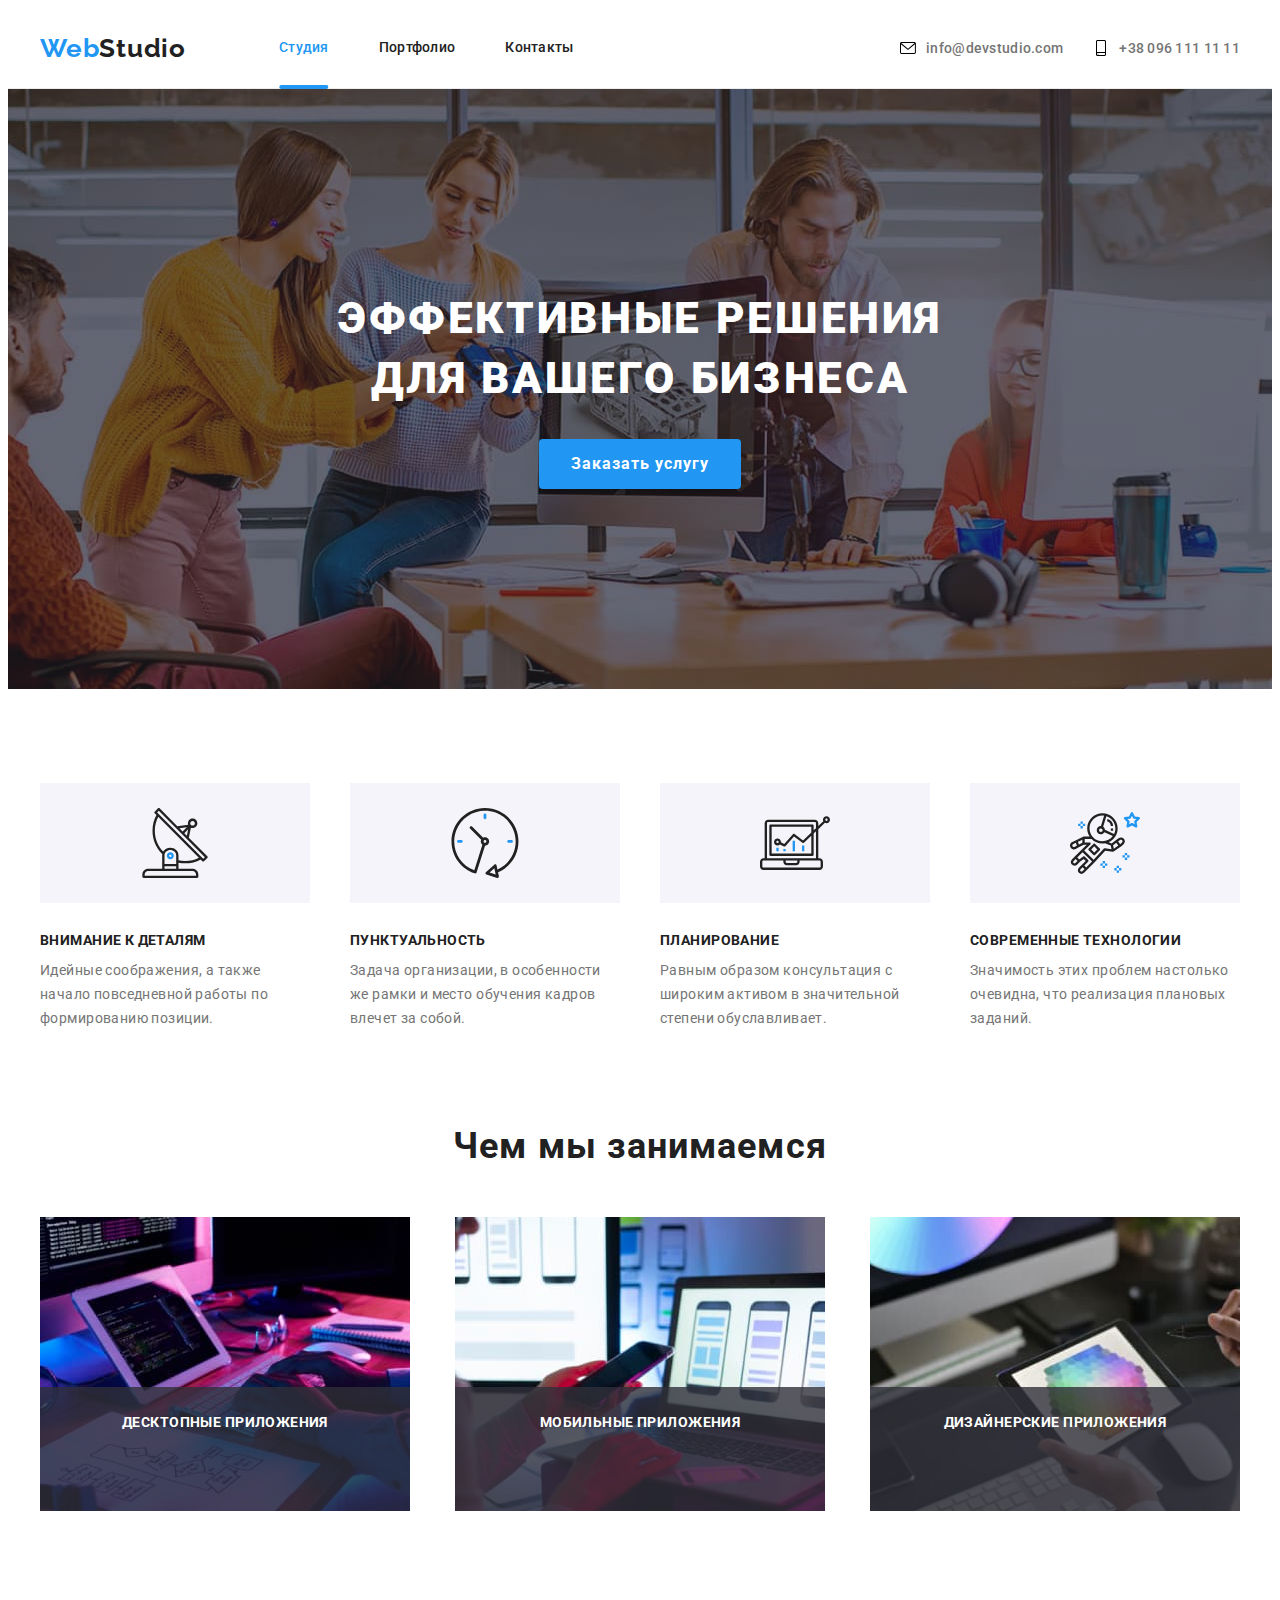
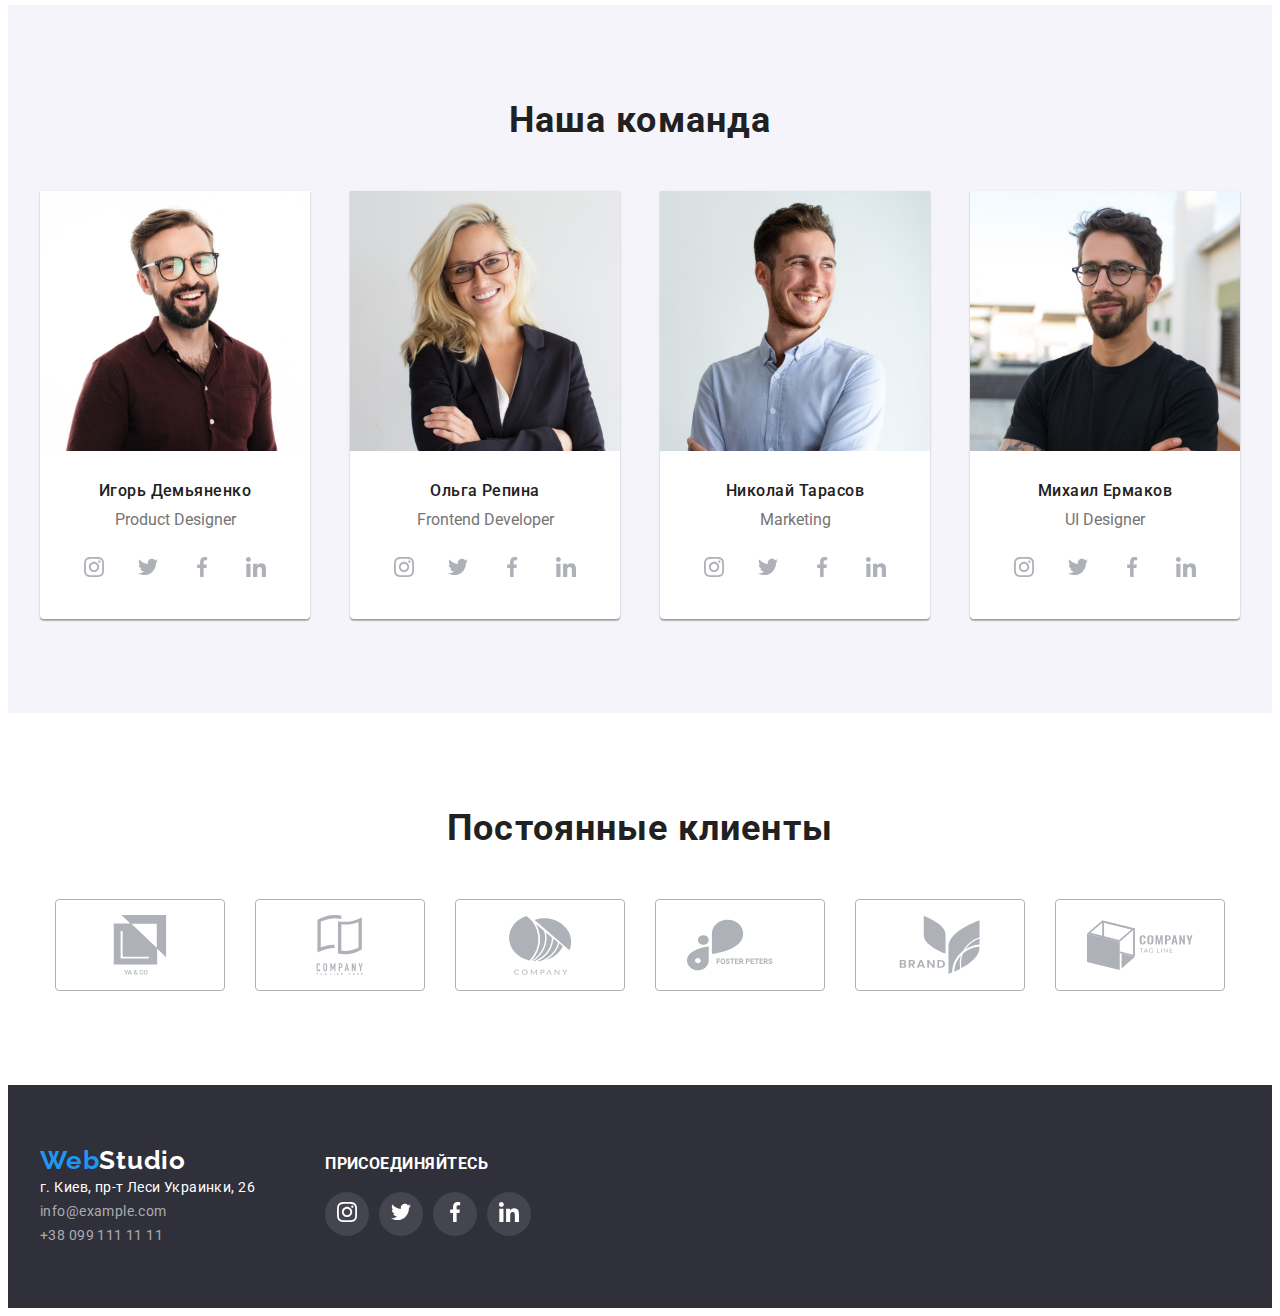
==== commit a61730bc: "ready to send HW - current page added" ====
--- a/index.html
+++ b/index.html
@@ -20,7 +20,7 @@
         <!-- <link rel="stylesheet" href="./css/symbol-defs.svg">------------------------------------------------- -->
 
         <link rel="stylesheet" href="./css/styles.css">
-        <!-- <link rel="stylesheet" href="./modal.js"> -->
+     
     </head>
 
     <body>
@@ -132,6 +132,7 @@
             
                 <ul class="our-work-list list  ">
                     <li class="our-work-item">
+                        
                         <img src="./images/work-box-1.jpg" class="our-work-image"
                         alt="чем мы занимаемся -фото компьютера"
                         width="370"
@@ -395,13 +396,13 @@
                         <ul class="footer-contact-list list">
 
                             <li class="footer-contact-item">
-                                <a class="footer-contact-adress  link"  target="_blank"
+                                <a class="footer-adress  link"  target="_blank"
                                 href="https://goo.gl/maps/fVVCTX3WFLXZe7AJ9"> 
                                 г. Киев, пр-т Леси Украинки, 26
                                 </a></li>
 
                             <li class="footer-contact-item" >
-                                <a class="footer-contact-link"
+                                <a class="footer-email link"
                                 href = "mailto:info@example.com" >
                                 info@example.com</a></li>
 
@@ -451,13 +452,19 @@
             </footer>
         
     
-<!-- <p class="backdrop-main-page " data-modal> -->
-    <!-- <div class="modal-main-page"> -->
-        <!-- <button data-modal-close>close modal</button> -->
-    <!-- </div> -->
-<!-- </p>
-
-<script src="./js/modal.js"></script> -->
+<div class="backdrop-order is-hidden" data-modal> 
+
+    <div class="modal-order">
+       <button type="button" class= "button-close"  data-modal-close>
+        <svg class="icon-close-modal" width ="18" height ="18" >
+            <use href="./images/icons.svg#icon-close-black"></use>
+        </svg>
+       </button>
+    </div>
+</div>
+
+
+<script src="./modal.js"></script>
 
     </body>
 </html>--- a/css/styles.css
+++ b/css/styles.css
@@ -85,7 +85,7 @@
     cursor: pointer;
     font-family: inherit;
     border-radius: 4px;
-    padding:  10px 32px;
+    
     box-shadow: 0px 4px 4px rgba(0, 0, 0, 0.15);
     border: none;
 }
@@ -170,8 +170,18 @@
 
     color: var(--title-text-color);
     transition: color 250ms cubic-bezier(0.4, 0, 0.2, 1);
-}
-
+    position: relative;
+}
+.header-link.current-page:after{
+    content: "";
+    width: 100%;
+    height: 4px;
+    background: var(--accent-color);
+    border-radius: 2px;
+    position: absolute;
+    transform: translate(-100%, 45px ) scale(1);
+    transition: transform 250 ms cubic-bezier(0.4, 0, 0.2, 1);;
+ }
 
 .header-link:hover, 
 .header-link:focus, 
@@ -243,12 +253,13 @@
     color: var(--primary-white-color);
     background-color: var(--accent-color);
     transition: background-color 250ms cubic-bezier(0.4, 0, 0.2, 1);
-
+    padding:  10px 32px;
 }
 
 .btn-hero:hover {
     background-color:    #188CE8;
 }
+
 .hero-overlay {
     margin: 0 auto ;
     max-width: 1600px;
@@ -582,13 +593,13 @@
     letter-spacing: 0.03em;
 }
 
-.footer-contact-adress {
+.footer-adress {
     color:var(--primary-white-color);
     transition: color 250ms cubic-bezier(0.4, 0, 0.2, 1);
 }
 
-.footer-contact-link {
-    text-decoration: none;
+.footer-email {
+
     color: rgba(255, 255, 255, 0.6);
     transition: color 250ms cubic-bezier(0.4, 0, 0.2, 1);
 }
@@ -599,8 +610,8 @@
     transition: color 250ms cubic-bezier(0.4, 0, 0.2, 1);
 }
 
-.footer-contact-adress:active, .footer-contact-adress:focus, .footer-contact-adress:hover,
-.footer-contact-link:active, .footer-contact-link:focus, .footer-contact-link:hover,
+.footer-adress:active, .footer-adress:focus, .footer-adress:hover,
+.footer-email:active, .footer-email:focus, .footer-email:hover,
 .footer-number:active  .footer-number:focus, .footer-number:hover{
     color: var(--accent-color);
 }
@@ -701,6 +712,7 @@
 .portfolio-examples-item {
     display: flex;
     background-color: var(--primary-white-color);
+    position: relative;
 
     margin-bottom: 30px;
     transition: box-shadow  250ms cubic-bezier(0.4, 0, 0.2, 1);
@@ -720,17 +732,42 @@
 }
 .portfolio-examples-item:hover,
 .portfolio-examples-item:focus{
-     
     box-shadow: 
     0px 1px 1px rgba(0, 0, 0, 0.12),
     0px 4px 4px rgba(0, 0, 0, 0.06),
     1px 4px 6px rgba(0, 0, 0, 0.16);
 
 }
-
-.portfolio-examples-link {
-    text-decoration: none;
-}
+.portfolio-examples-topwrap{
+    position: relative;
+    overflow: hidden;
+}
+
+.portfolio-examples-item:hover  .portfolio-examples-toptext{
+    transform: translateY(0);
+}
+
+.portfolio-examples-toptext{
+
+    top: 0;
+    position: absolute;
+    height: 100%;
+    transform: translateY(100%);
+    
+
+    padding:  63px 24px;
+
+    font-family: var(--main-font-family);
+    font-style: normal;
+    font-weight: 400;
+    font-size: 18px;
+    line-height: 156%;
+    letter-spacing: 0.03em;
+    color: var(--primary-white-color);
+    background: rgba(33, 150, 243, 0.9);
+    transition: transform 250ms cubic-bezier(0.4, 0, 0.2, 1);
+}
+
 
 .portfolio-examples-text {
     padding: 20px 24px 20px 24px;
@@ -755,32 +792,57 @@
     font-size: 16px;
     line-height: 1.88;
     letter-spacing: 0.03em;
-
     color: var(--primary-text-color);
-
-}
-
-.backdrop-main-page{
-position: fixed;
-top: 0;
-left: 0;
-width: 100%;
-height: 100%;
-background-color: rgba(0, 0, 0, 0.2);
-}
-
-.backdrop-main-page.is-hidden{
-opacity: 0.5;
-pointer-events:none;
-}
-
-/* .modal-main-page {     */
-    /* position: absolute;
+}
+
+.backdrop-order{
+    position: fixed;
+    top: 0;
+    width: 100%;
+    height: 100%;
+    background-color: rgba(0, 0, 0, 0.2);
+    transition: opacity 250 ms cubic-bezier(0.4, 0, 0.2, 1),
+    visibiity  250ms cubic-bezier(0.4, 0, 0.2, 1);
+}
+
+.backdrop-order.is-hidden .modal-order{
+    transform: translate(0, 0);  scale(0) ;
+}
+
+.modal-order{
+    position: absolute;
     top: 50%;
     left: 50%;
-    transform: translate(-50%, -50%);
-    
-    min-width:528px ;
+    transform: translate(-50%, -50%) scale(1);
     min-height: 581px;
-    background-color: var(--primary-white-color)    ;
-} */+    width: 528px;
+    background-color: var(--primary-white-color);
+    border-radius: 4px;
+    display: flex;
+    transition: transform 250ms cubic-bezier(0.4, 0, 0.2, 1);
+}
+
+.button-close {
+    display: flex;
+    justify-content: center;
+    align-items: center;
+    height: 30px;
+    width: 30px;
+    border-radius: 50%;
+    position: absolute;
+    top:8px;
+    right: 8px;
+    background: var(--primary-white-color);
+    border: 1px solid rgba(0, 0, 0, 0.1);
+}
+
+.icon-close-modal {
+    fill: #000000; 
+}
+
+.is-hidden{
+    opacity: 0;
+    visibility: hidden;
+    pointer-events: none;
+    transition: transform 250ms cubic-bezier(0.4, 0, 0.2, 1);
+}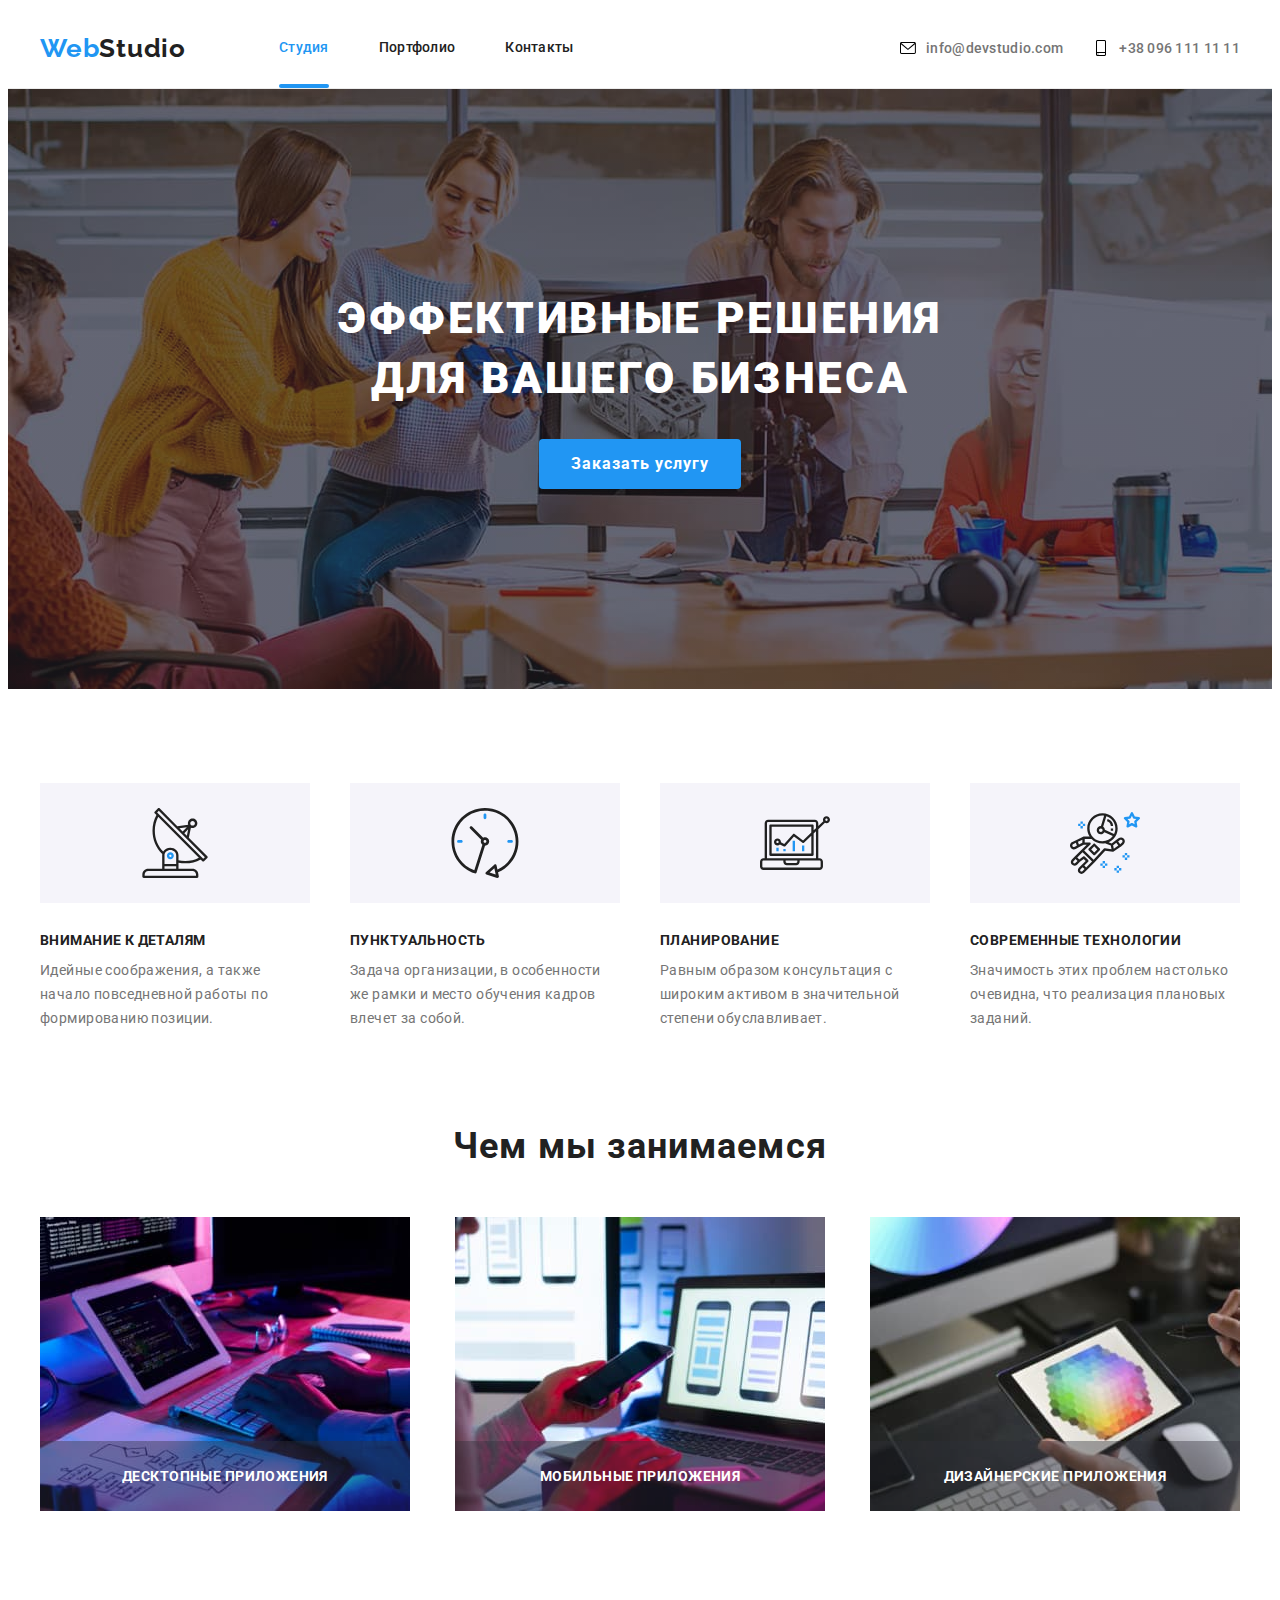
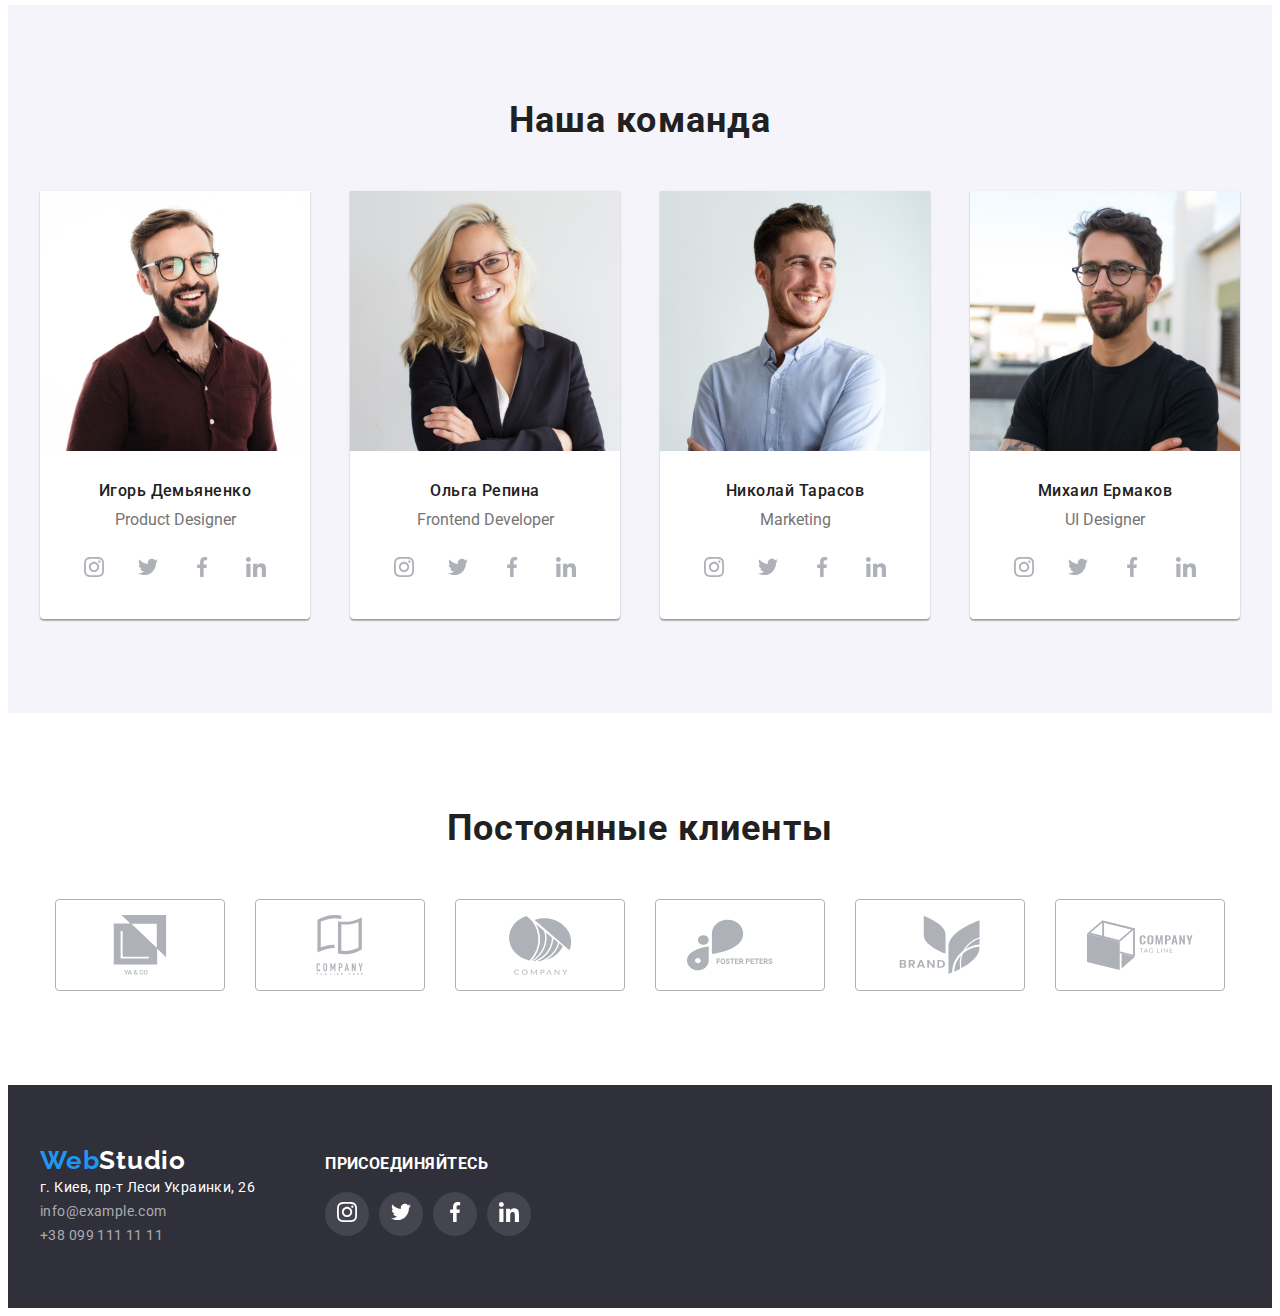
==== commit 382fde0e: "correction from mentor" ====
--- a/index.html
+++ b/index.html
@@ -35,7 +35,7 @@
 
                     <ul class="header-list list">
                         <!-- add a link later -->
-                        <li class="header-item"> <a target="_blank" href ="#"  class="header-link link current-page"  >Студия </a> </li>
+                        <li class="header-item current-page"> <a target="_blank" href ="#"  class="header-link link"  >Студия </a> </li>
                         <li class="header-item"> <a target="_blank" href="./portfolio.html" class="header-link link" >Портфолио </a> </li>
                         <li class="header-item"> <a target="_blank" href="#" class="header-link link">Контакты </a> </li>
                     </ul>
@@ -200,9 +200,10 @@
                                         <svg class="team-soc-icon" width="20" height="20">
                                         <use href="./images/icons.svg#icon-linkedin" ></use>
                                         </svg>     
-                                    </a></li>
-                            </ul>          
-                        </li>
+                                    </a>
+                            </ul>
+                        </          
+                    </li>
 
                     <li class="team-member">
                         <img src="./images/team-card-2.jpg" alt="фото Ольги Репиной"
@@ -239,7 +240,7 @@
                                         <svg class="team-soc-icon" width="20" height="20">
                                         <use href="./images/icons.svg#icon-linkedin"></use>
                                         </svg>     
-                                    </a></li>
+                                    </a>
                             </ul>          
                         </div>
                     </li>
@@ -281,7 +282,7 @@
                                             <use href="./images/icons.svg#icon-linkedin" 
                                             width="20" height="20"></use>
                                             </svg>     
-                                        </a></li>
+                                        </a>
                                 </ul>          
                         </div>
                     </li>
@@ -322,7 +323,7 @@
                                             <use href="./images/icons.svg#icon-linkedin" 
                                             width="20" height="20"></use>
                                             </svg>     
-                                        </a></li>
+                                        </a>
                                 </ul>          
                         </div>            
                     </li>
--- a/css/styles.css
+++ b/css/styles.css
@@ -8,7 +8,8 @@
     --border-color-1px-solid: 1px solid #EEEEEE;
     --border-color-header: 1px solid  #ECECEC;
     --background-gray: #F5F4FA ;
-    --icons-gray: #AFB1B8;   
+    --icons-gray: #AFB1B8;
+    --black-gray-transparent: rgba(47, 48, 58, 0.4);    
 }
 /*---------------- default styles reset------------------- */
 p,
@@ -161,6 +162,7 @@
     font-weight: 500;
     letter-spacing: 0.02em;
     color: var(--title-text-color); 
+       
 }
 
 .header-link {
@@ -172,15 +174,17 @@
     transition: color 250ms cubic-bezier(0.4, 0, 0.2, 1);
     position: relative;
 }
-.header-link.current-page:after{
+.header-item.current-page .header-link::after{
     content: "";
+    display: block;
+    bottom: 0;
+    left: 0;
     width: 100%;
     height: 4px;
     background: var(--accent-color);
     border-radius: 2px;
     position: absolute;
-    transform: translate(-100%, 45px ) scale(1);
-    transition: transform 250 ms cubic-bezier(0.4, 0, 0.2, 1);;
+    transition: transform 250ms cubic-bezier(0.4, 0, 0.2, 1);
  }
 
 .header-link:hover, 
@@ -189,7 +193,7 @@
     color: var(--accent-color);
 }
 
-.current-page {
+.header-item.current-page  .header-link{
     color: var(--accent-color);
 }
 .header-contact-icon{
@@ -347,7 +351,6 @@
 
 .our-work-descr {
     width: 100%;
-    height: 70px;
     font-family: 'Roboto';
 
     font-weight: 700;
@@ -362,7 +365,7 @@
     position: absolute;
     bottom: 0;
     color: #FFFFFF;
-    background: rgba(47, 48, 58, 0.8);
+    background-color: var(--black-gray-transparent);
     
     padding-top:  27px;
     padding-bottom: 27px;
@@ -664,7 +667,7 @@
     justify-content: center;
 }
 
-.portfolio-filter-btn+.portfolio-filter-btn{
+.portfolio-filter-item+.portfolio-filter-item{
     margin-left: 8px;
 }
 
@@ -676,11 +679,13 @@
     box-shadow: none;
     border-radius: 4px;
     color: var(--title-text-color);
-    background-color: var(--background-gray);  
+    background-color: var(--background-gray);
+    padding: 6px 22px;
 
     transition: color 250ms cubic-bezier(0.4, 0, 0.2, 1),
     background-color 250ms cubic-bezier(0.4, 0, 0.2, 1),
     box-shadow  250ms cubic-bezier(0.4, 0, 0.2, 1);
+    
 
 }
 
@@ -703,7 +708,7 @@
 .portfolio-examples-list{
     display: flex;
     flex-wrap: wrap;
-    margin-top: 34px;
+    margin-top: 50px;
     justify-content: space-between;
     
 }
@@ -753,7 +758,6 @@
     position: absolute;
     height: 100%;
     transform: translateY(100%);
-    
 
     padding:  63px 24px;
 
@@ -801,12 +805,12 @@
     width: 100%;
     height: 100%;
     background-color: rgba(0, 0, 0, 0.2);
-    transition: opacity 250 ms cubic-bezier(0.4, 0, 0.2, 1),
+    transition: opacity 250ms cubic-bezier(0.4, 0, 0.2, 1),
     visibiity  250ms cubic-bezier(0.4, 0, 0.2, 1);
 }
 
 .backdrop-order.is-hidden .modal-order{
-    transform: translate(0, 0);  scale(0) ;
+    transform: translate(0, 0) scale(0) ;
 }
 
 .modal-order{
